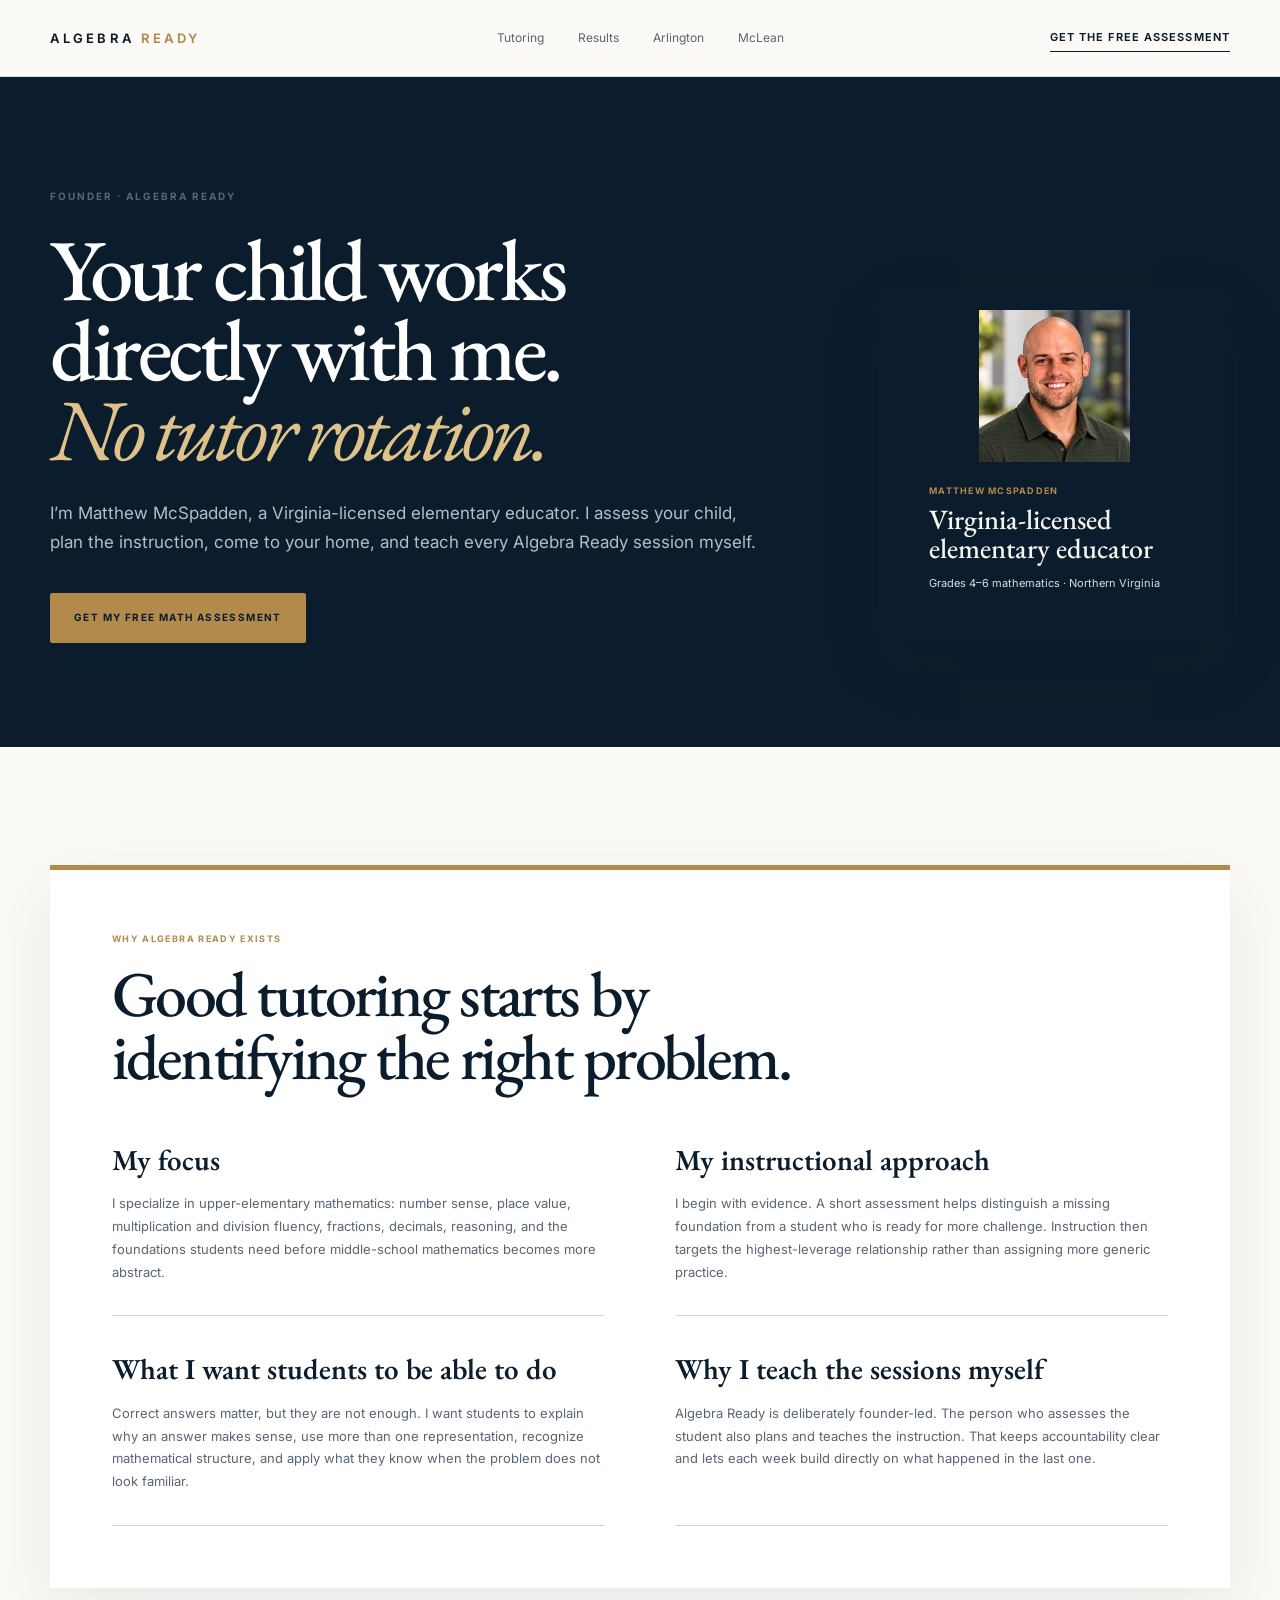
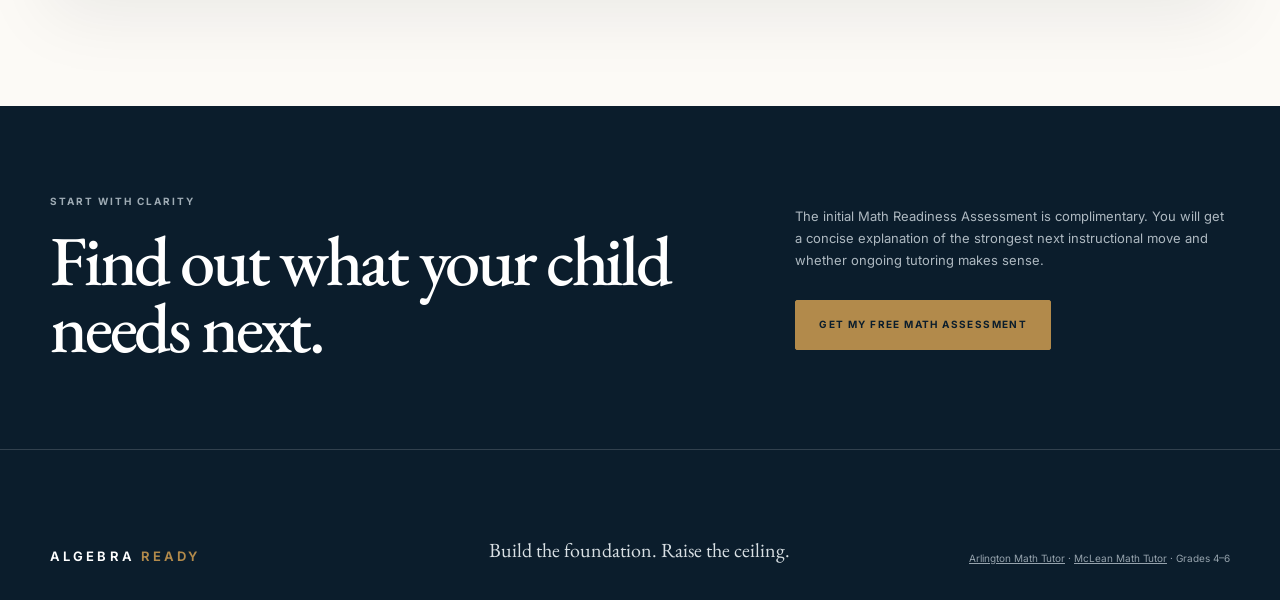
==== about-matthew-mcspadden.html @ 70127d22 "Add Matthew McSpadden author and trust page" ====
<!doctype html>
<html lang="en">
  <head>
    <meta charset="utf-8" />
    <meta name="viewport" content="width=device-width, initial-scale=1" />
    <meta name="description" content="Meet Matthew McSpadden, founder of Algebra Ready and a Virginia-licensed elementary educator providing 1-on-1 in-home math tutoring in Northern Virginia." />
    <meta name="robots" content="index,follow" />
    <meta name="theme-color" content="#0b1d2c" />
    <meta property="og:type" content="profile" />
    <meta property="og:site_name" content="Algebra Ready" />
    <meta property="og:title" content="Matthew McSpadden | Elementary Math Tutor in Northern Virginia" />
    <meta property="og:description" content="Matthew assesses, plans, and teaches every Algebra Ready student himself, with a focus on Grades 4–6 mathematics." />
    <meta name="twitter:card" content="summary" />
    <title>Matthew McSpadden | Elementary Math Tutor in Northern Virginia</title>
    <link rel="canonical" href="https://algebraready.io/about-matthew-mcspadden.html" />
    <link rel="icon" href="favicon.svg" type="image/svg+xml" />
    <link rel="preconnect" href="https://fonts.googleapis.com" />
    <link rel="preconnect" href="https://fonts.gstatic.com" crossorigin />
    <link href="https://fonts.googleapis.com/css2?family=EB+Garamond:wght@400;500;600&amp;family=Inter:wght@400;500;600;700&amp;display=swap" rel="stylesheet" />
    <link rel="stylesheet" href="styles.css" />
    <script type="application/ld+json">
      {
        "@context":"https://schema.org",
        "@type":"Person",
        "@id":"https://algebraready.io/#matthew",
        "name":"Matthew McSpadden",
        "url":"https://algebraready.io/about-matthew-mcspadden.html",
        "image":"https://algebraready.io/assets/matthew-headshot.jpg",
        "jobTitle":"Founder and Elementary Math Tutor",
        "worksFor":{"@type":"Organization","name":"Algebra Ready","url":"https://algebraready.io/"},
        "knowsAbout":["Elementary mathematics","Number sense","Math fact fluency","Fractions","Decimals","Mathematical reasoning","Algebra readiness"]
      }
    </script>
  </head>
  <body class="case-studies-page">
    <a class="skip-link" href="#main">Skip to content</a>
    <header class="site-header">
      <div class="shell header-inner">
        <a class="wordmark" href="index.html#top" aria-label="Algebra Ready home"><span>ALGEBRA</span> <em>READY</em></a>
        <nav class="desktop-nav" aria-label="Primary navigation">
          <a href="index.html#tutoring">Tutoring</a><a href="case-studies.html">Results</a><a href="arlington-math-tutor.html">Arlington</a><a href="mclean-math-tutor.html">McLean</a>
        </nav>
        <a class="header-cta" href="index.html#review">Get the free assessment</a>
      </div>
    </header>
    <main id="main">
      <section class="case-study-hero">
        <div class="shell case-study-hero-layout">
          <div>
            <p class="eyebrow">Founder · Algebra Ready</p>
            <h1>Your child works directly with me.<em>No tutor rotation.</em></h1>
            <p class="case-study-hero-lead">I’m Matthew McSpadden, a Virginia-licensed elementary educator. I assess your child, plan the instruction, come to your home, and teach every Algebra Ready session myself.</p>
            <div class="hero-actions"><a class="button button-gold" href="index.html#review">Get My Free Math Assessment</a></div>
          </div>
          <aside class="readiness-card hero-profile-card" aria-label="Matthew McSpadden">
            <img class="hero-portrait" src="assets/matthew-headshot.jpg" alt="Matthew McSpadden, founder of Algebra Ready" width="240" height="240" loading="eager" decoding="async" />
            <div class="hero-profile-copy"><span>Matthew McSpadden</span><strong>Virginia-licensed elementary educator</strong><p>Grades 4–6 mathematics · Northern Virginia</p></div>
          </aside>
        </div>
      </section>
      <section class="case-study-list section-pad">
        <div class="shell">
          <article class="case-study-detail">
            <header class="case-study-heading"><div><p class="story-label">Why Algebra Ready exists</p><h2>Good tutoring starts by identifying the right problem.</h2></div></header>
            <div class="case-study-copy">
              <section><h3>My focus</h3><p>I specialize in upper-elementary mathematics: number sense, place value, multiplication and division fluency, fractions, decimals, reasoning, and the foundations students need before middle-school mathematics becomes more abstract.</p></section>
              <section><h3>My instructional approach</h3><p>I begin with evidence. A short assessment helps distinguish a missing foundation from a student who is ready for more challenge. Instruction then targets the highest-leverage relationship rather than assigning more generic practice.</p></section>
              <section><h3>What I want students to be able to do</h3><p>Correct answers matter, but they are not enough. I want students to explain why an answer makes sense, use more than one representation, recognize mathematical structure, and apply what they know when the problem does not look familiar.</p></section>
              <section><h3>Why I teach the sessions myself</h3><p>Algebra Ready is deliberately founder-led. The person who assesses the student also plans and teaches the instruction. That keeps accountability clear and lets each week build directly on what happened in the last one.</p></section>
            </div>
          </article>
        </div>
      </section>
      <section class="case-study-cta">
        <div class="shell case-study-cta-layout">
          <div><p class="section-index light">Start with clarity</p><h2>Find out what your child needs next.</h2></div>
          <div><p>The initial Math Readiness Assessment is complimentary. You will get a concise explanation of the strongest next instructional move and whether ongoing tutoring makes sense.</p><a class="button button-gold" href="index.html#review">Get My Free Math Assessment</a></div>
        </div>
      </section>
    </main>
    <footer class="site-footer"><div class="shell footer-inner"><a class="wordmark footer-wordmark" href="index.html#top" aria-label="Algebra Ready home"><span>ALGEBRA</span> <em>READY</em></a><p>Build the foundation. Raise the ceiling.</p><p><a href="arlington-math-tutor.html">Arlington Math Tutor</a> · <a href="mclean-math-tutor.html">McLean Math Tutor</a> · Grades 4–6</p></div></footer>
  </body>
</html>
---- styles.css ----
:root {
  --ink: #0b1d2c;
  --parchment: #f4f0e8;
  --ivory: #fcfaf6;
  --gold: #b28a4b;
  --slate: #586674;
  --line: #d9d4ca;
  --white-line: rgba(255, 255, 255, 0.18);
}

* {
  box-sizing: border-box;
}

html {
  scroll-behavior: smooth;
  scroll-padding-top: 88px;
}

body {
  --serif:
    "EB Garamond", "Iowan Old Style", "Palatino Linotype", Georgia, serif;
  --sans: Inter, Helvetica, Arial, sans-serif;
  margin: 0;
  background: var(--ivory);
  color: var(--ink);
  font-family: var(--sans);
  font-size: 16px;
  line-height: 1.55;
  -webkit-font-smoothing: antialiased;
}

a {
  color: inherit;
}

button,
input,
select,
textarea {
  font: inherit;
}

::selection {
  background: rgba(178, 138, 75, 0.25);
}

:focus-visible {
  outline: 2px solid var(--gold);
  outline-offset: 4px;
}

.skip-link {
  position: fixed;
  z-index: 100;
  top: -80px;
  left: 18px;
  padding: 12px 16px;
  background: var(--ink);
  color: white;
}

.skip-link:focus {
  top: 18px;
}

.shell {
  width: min(1180px, calc(100% - 48px));
  margin-inline: auto;
}

.section-pad {
  padding: 118px 0;
}

.site-header {
  position: sticky;
  z-index: 30;
  top: 0;
  border-bottom: 1px solid rgba(11, 29, 44, 0.13);
  background: rgba(252, 250, 246, 0.92);
  backdrop-filter: blur(18px);
}

.header-inner {
  display: grid;
  grid-template-columns: 1fr auto 1fr;
  align-items: center;
  min-height: 76px;
}

.wordmark {
  justify-self: start;
  text-decoration: none;
  font-size: 13px;
  font-weight: 650;
  letter-spacing: 0.24em;
}

.wordmark em {
  color: var(--gold);
  font-style: normal;
}

.desktop-nav {
  display: flex;
  align-items: center;
  gap: 34px;
}

.desktop-nav a {
  text-decoration: none;
  color: var(--slate);
  font-size: 12px;
  transition: color 160ms ease;
}

.desktop-nav a:hover {
  color: var(--ink);
}

.header-cta {
  justify-self: end;
  border-bottom: 1px solid var(--ink);
  padding: 5px 0;
  text-decoration: none;
  font-size: 11px;
  font-weight: 650;
  letter-spacing: 0.1em;
  text-transform: uppercase;
}

.hero {
  position: relative;
  overflow: hidden;
  padding: 94px 0 0;
  background: var(--parchment);
}

.hero-grid-lines {
  position: absolute;
  inset: 0 0 0 52%;
  opacity: 0.42;
  background-image:
    linear-gradient(rgba(11, 29, 44, 0.07) 1px, transparent 1px),
    linear-gradient(90deg, rgba(11, 29, 44, 0.07) 1px, transparent 1px);
  background-size: 74px 74px;
  mask-image: linear-gradient(to left, #000 34%, transparent 100%);
}

.hero-layout {
  position: relative;
  z-index: 1;
  display: grid;
  grid-template-columns: minmax(0, 1.16fr) minmax(360px, 0.84fr);
  gap: 72px;
  align-items: center;
  min-height: 630px;
  padding-bottom: 88px;
}

.eyebrow,
.section-index,
.fit-label {
  margin: 0;
  font-size: 10px;
  font-weight: 700;
  letter-spacing: 0.2em;
  text-transform: uppercase;
}

.eyebrow,
.section-index {
  color: var(--slate);
}

.hero h1 {
  max-width: 800px;
  margin: 25px 0 28px;
  font-family: var(--serif);
  font-size: clamp(62px, 7vw, 96px);
  font-weight: 500;
  letter-spacing: -0.055em;
  line-height: 0.9;
}

.hero h1 em,
.point-of-view h2 em {
  color: var(--gold);
  font-style: normal;
}

.hero-empathy {
  max-width: 620px;
  margin: 0 0 14px;
  color: var(--ink);
  font-family: var(--serif);
  font-size: 20px;
  font-weight: 600;
  line-height: 1.35;
}

.hero-lead {
  max-width: 620px;
  margin: 0 0 17px;
  color: var(--slate);
  font-size: 19px;
  line-height: 1.6;
}

.hero-outcome {
  max-width: 610px;
  margin: 0 0 34px;
  color: var(--ink);
  font-family: var(--serif);
  font-size: 24px;
  font-weight: 600;
  letter-spacing: -0.01em;
  line-height: 1.2;
}

.hero-actions {
  display: flex;
  flex-wrap: wrap;
  align-items: center;
  gap: 24px;
}

.hero-note {
  max-width: 590px;
  margin: 24px 0 0;
  border-left: 2px solid var(--gold);
  padding-left: 14px;
  color: var(--slate);
  font-size: 11px;
}

.hero-note strong {
  color: var(--ink);
  font-weight: 700;
}

.button {
  display: inline-flex;
  min-height: 50px;
  align-items: center;
  justify-content: center;
  border: 1px solid var(--ink);
  border-radius: 2px;
  padding: 0 23px;
  cursor: pointer;
  text-decoration: none;
  font-size: 10px;
  font-weight: 700;
  letter-spacing: 0.14em;
  text-transform: uppercase;
  transition:
    background 160ms ease,
    color 160ms ease,
    border 160ms ease;
}

.button-primary {
  background: var(--ink);
  color: white;
}

.button-primary:hover {
  background: #16354d;
}

.button-gold {
  border-color: var(--gold);
  background: var(--gold);
  color: var(--ink);
}

.button-gold:hover {
  border-color: #c69d5c;
  background: #c69d5c;
}

.text-link {
  padding: 8px 0;
  text-decoration: none;
  font-size: 12px;
  font-weight: 650;
}

.text-link span {
  padding-left: 8px;
  color: var(--gold);
}

.readiness-card {
  position: relative;
  overflow: hidden;
  min-height: 510px;
  padding: 38px;
  background: var(--ink);
  box-shadow: 0 24px 50px rgba(11, 29, 44, 0.16);
  color: white;
}

.card-orbit {
  position: absolute;
  border: 1px solid rgba(178, 138, 75, 0.48);
  border-radius: 50%;
}

.orbit-one {
  width: 340px;
  height: 340px;
  top: -96px;
  right: -152px;
}

.orbit-two {
  width: 250px;
  height: 250px;
  top: -5px;
  right: -118px;
}

.monogram {
  display: grid;
  width: 68px;
  height: 68px;
  place-items: center;
  border: 1px solid rgba(255, 255, 255, 0.4);
  color: #e4c994;
  font-family: var(--serif);
  font-size: 30px;
  font-weight: 600;
}

.profile-heading {
  position: relative;
  margin: 34px 0 30px;
  border-bottom: 1px solid var(--white-line);
  padding-bottom: 25px;
}

.profile-heading span {
  display: block;
  margin-bottom: 8px;
  color: #aab5bd;
  font-size: 9px;
  letter-spacing: 0.16em;
  text-transform: uppercase;
}

.profile-heading strong {
  display: block;
  max-width: 270px;
  font-family: var(--serif);
  font-size: 35px;
  font-weight: 500;
  line-height: 1;
}

.measure {
  margin-top: 18px;
}

.measure-label {
  display: flex;
  justify-content: space-between;
  gap: 16px;
  margin-bottom: 8px;
  font-size: 11px;
}

.measure-label span {
  color: #d8dee3;
}

.measure-label b {
  color: #dfc18a;
  font-size: 9px;
  font-weight: 650;
  letter-spacing: 0.09em;
  text-transform: uppercase;
}

.measure-track {
  height: 2px;
  background: rgba(255, 255, 255, 0.13);
}

.measure-track span {
  display: block;
  height: 100%;
  background: #dcbf88;
}

.card-note {
  margin: 25px 0 0;
  color: #93a1ab;
  font-size: 9px;
  letter-spacing: 0.12em;
  text-transform: uppercase;
}

.hero-proof-card {
  min-height: 540px;
}

.proof-profile-heading {
  margin-bottom: 24px;
}

.hero-proof-scores {
  position: relative;
  display: grid;
  grid-template-columns: minmax(0, 1fr) auto minmax(0, 1fr);
  gap: 18px;
  align-items: end;
  border-bottom: 1px solid var(--white-line);
  padding-bottom: 24px;
}

.hero-proof-scores > div:last-child {
  text-align: right;
}

.hero-proof-scores span,
.hero-proof-context dt {
  display: block;
  color: #9eabb4;
  font-size: 8px;
  font-weight: 700;
  letter-spacing: 0.14em;
  text-transform: uppercase;
}

.hero-proof-scores strong {
  display: block;
  margin-top: 5px;
  color: #f7f5f0;
  font-family: var(--serif);
  font-size: 46px;
  font-weight: 500;
  letter-spacing: -0.04em;
  line-height: 1;
}

.hero-proof-scores small {
  color: #dfc18a;
  font-size: 20px;
}

.hero-proof-scores i {
  padding-bottom: 9px;
  color: var(--gold);
  font-style: normal;
}

.hero-proof-context {
  margin: 14px 0 0;
}

.hero-proof-context > div {
  display: grid;
  grid-template-columns: 82px 1fr;
  gap: 16px;
  border-bottom: 1px solid var(--white-line);
  padding: 10px 0;
}

.hero-proof-context dt {
  padding-top: 2px;
}

.hero-proof-context dd {
  margin: 0;
  color: #d8dee3;
  font-size: 10px;
  line-height: 1.4;
}

.hero-proof-link {
  display: inline-block;
  margin-top: 20px;
  border-bottom: 1px solid rgba(223, 193, 138, 0.45);
  padding-bottom: 4px;
  color: #dfc18a;
  font-size: 9px;
  font-weight: 700;
  letter-spacing: 0.1em;
  text-decoration: none;
  text-transform: uppercase;
}

.hero-proof-link span {
  margin-left: 6px;
}

.fact-strip {
  position: relative;
  z-index: 1;
  display: grid;
  grid-template-columns: repeat(4, 1fr);
  border-top: 1px solid rgba(11, 29, 44, 0.16);
}

.fact {
  display: flex;
  min-height: 116px;
  flex-direction: column;
  justify-content: center;
  padding: 20px 34px 20px 0;
}

.fact + .fact {
  border-left: 1px solid rgba(11, 29, 44, 0.16);
  padding-left: 34px;
}

.fact strong {
  color: var(--gold);
  font-family: var(--serif);
  font-size: clamp(27px, 2.8vw, 36px);
  line-height: 1;
}

.fact span {
  margin-top: 8px;
  color: var(--slate);
  font-size: 11px;
}

.authority-strip {
  position: relative;
  z-index: 1;
  display: grid;
  grid-template-columns: repeat(4, 1fr);
  border-top: 1px solid rgba(11, 29, 44, 0.16);
  padding: 20px 0 22px;
}

.authority-strip span {
  padding-right: 24px;
  color: var(--slate);
  font-size: 9px;
  font-weight: 700;
  letter-spacing: 0.11em;
  text-transform: uppercase;
}

.authority-strip span + span {
  border-left: 1px solid rgba(11, 29, 44, 0.16);
  padding-left: 24px;
}

.point-of-view {
  background: var(--ivory);
}

.editorial-grid {
  display: grid;
  grid-template-columns: 0.48fr 1.52fr;
  gap: 70px;
}

.point-of-view h2,
.section-heading h2,
.about h2,
.review h2 {
  margin: 0;
  font-family: var(--serif);
  font-size: clamp(50px, 5.8vw, 78px);
  font-weight: 500;
  letter-spacing: -0.045em;
  line-height: 0.98;
}

.point-of-view h2 {
  max-width: 880px;
}

.three-principles {
  display: grid;
  grid-template-columns: repeat(3, 1fr);
  margin-top: 76px;
  border-top: 1px solid var(--line);
}

.three-principles article {
  padding: 28px 30px 0 0;
}

.three-principles article + article {
  border-left: 1px solid var(--line);
  padding-left: 30px;
}

.three-principles span,
.academy-deliverables span,
.method-steps > article > span,
.evidence-cycles > article > span {
  color: var(--gold);
  font-family: var(--serif);
  font-size: 28px;
}

.three-principles h3,
.academy-deliverables h3,
.method-steps h3,
.evidence-cycles h3 {
  margin: 18px 0 10px;
  font-family: var(--serif);
  font-size: 26px;
  font-weight: 600;
  line-height: 1.05;
}

.three-principles p,
.academy-deliverables p,
.method-steps p,
.evidence-cycles p {
  margin: 0;
  color: var(--slate);
  font-size: 13px;
}

.story-transformation {
  display: grid;
  grid-template-columns: minmax(0, 0.86fr) minmax(0, 1.14fr);
  gap: 48px;
  align-items: center;
  margin-top: 72px;
  padding: 42px 44px;
  background: var(--ink);
  color: white;
}

.transformation-label {
  margin: 0;
  color: #dfc18a;
  font-size: 9px;
  font-weight: 700;
  letter-spacing: 0.16em;
  text-transform: uppercase;
}

.transformation-copy h3 {
  margin: 13px 0 15px;
  font-family: var(--serif);
  font-size: 31px;
  font-weight: 500;
  letter-spacing: -0.02em;
  line-height: 1.05;
}

.transformation-copy > p:last-child {
  margin: 0;
  color: #b7c1c9;
  font-size: 13px;
  line-height: 1.65;
}

.transformation-arc {
  display: grid;
  grid-template-columns: minmax(0, 1fr) auto minmax(0, 1fr);
  gap: 22px;
  align-items: center;
}

.transformation-arc > div {
  border-top: 1px solid var(--white-line);
  padding-top: 16px;
}

.transformation-arc span {
  display: block;
  color: #dfc18a;
  font-size: 9px;
  font-weight: 700;
  letter-spacing: 0.16em;
  text-transform: uppercase;
}

.transformation-arc strong {
  display: block;
  margin-top: 10px;
  font-family: var(--serif);
  font-size: 21px;
  font-weight: 500;
  line-height: 1.16;
}

.transformation-arc i {
  color: #dfc18a;
  font-style: normal;
}

.academy {
  background: var(--parchment);
}

.simple-plan {
  display: grid;
  grid-template-columns: repeat(3, minmax(0, 1fr));
  margin: 56px 0 0;
  border-top: 1px solid var(--line);
  border-bottom: 1px solid var(--line);
  padding: 0;
  list-style: none;
}

.simple-plan li {
  display: grid;
  min-width: 0;
  grid-template-columns: auto minmax(0, 1fr);
  gap: 18px;
  padding: 28px 28px 30px 0;
}

.simple-plan li + li {
  border-left: 1px solid var(--line);
  padding-left: 28px;
}

.simple-plan > li > span {
  color: var(--gold);
  font-family: var(--serif);
  font-size: 30px;
  line-height: 1;
}

.simple-plan h3 {
  margin: 0 0 10px;
  font-family: var(--serif);
  font-size: 25px;
  font-weight: 600;
  line-height: 1.05;
}

.simple-plan p {
  margin: 0;
  color: var(--slate);
  font-size: 12px;
  line-height: 1.6;
}

.offer-path {
  display: grid;
  grid-template-columns: minmax(300px, 0.72fr) minmax(0, 1.28fr);
  margin-top: 48px;
  border: 1px solid var(--line);
}

.offer-step {
  display: flex;
  min-width: 0;
  flex-direction: column;
  padding: 46px;
  background: var(--ivory);
}

.offer-step + .offer-step {
  border-left: 1px solid var(--line);
}

.offer-step-label {
  margin: 0;
  color: var(--gold);
  font-size: 9px;
  font-weight: 700;
  letter-spacing: 0.16em;
  text-transform: uppercase;
}

.offer-step h3 {
  max-width: 560px;
  margin: 16px 0 18px;
  font-family: var(--serif);
  font-size: clamp(37px, 4vw, 50px);
  font-weight: 500;
  letter-spacing: -0.035em;
  line-height: 0.98;
}

.offer-step-intro {
  max-width: 600px;
  margin: 0;
  color: var(--slate);
  font-size: 13px;
}

.offer-step ul {
  margin: 36px 0 0;
  padding: 0;
  list-style: none;
}

.offer-step li {
  position: relative;
  border-top: 1px solid var(--line);
  padding: 14px 0 14px 24px;
  color: var(--slate);
  font-size: 12px;
}

.offer-step li::before {
  position: absolute;
  left: 0;
  color: var(--gold);
  content: "✓";
  font-weight: 700;
}

.offer-step-footer {
  margin: auto 0 0;
  border-top: 1px solid var(--line);
  padding-top: 26px;
  color: var(--slate);
  font-size: 12px;
}

.offer-step-footer strong {
  color: var(--ink);
}

.academy-step {
  background: var(--ink);
  color: white;
}

.academy-step .offer-step-intro,
.academy-step li,
.academy-step .offer-step-footer {
  color: #b7c1c9;
}

.academy-step li,
.academy-step .offer-step-footer {
  border-color: var(--white-line);
}

.academy-step .offer-step-footer strong {
  color: white;
}

.academy-inclusions {
  display: grid;
  grid-template-columns: repeat(2, minmax(0, 1fr));
  column-gap: 34px;
}

.split-heading {
  display: grid;
  grid-template-columns: minmax(0, 1.05fr) minmax(300px, 0.55fr);
  gap: 88px;
  align-items: end;
}

.split-heading .section-index {
  margin-bottom: 22px;
}

.split-heading > p {
  margin: 0 0 6px;
  color: var(--slate);
  font-size: 16px;
}

.academy-deliverables {
  display: grid;
  grid-template-columns: repeat(4, 1fr);
  margin-top: 72px;
  border-top: 1px solid var(--line);
  border-bottom: 1px solid var(--line);
}

.academy-deliverables article {
  min-height: 260px;
  padding: 30px 28px 32px 0;
}

.academy-deliverables article + article {
  border-left: 1px solid var(--line);
  padding-left: 28px;
}

.journey {
  display: grid;
  grid-template-columns: 1fr auto 1fr auto 1fr auto 1fr auto 1fr;
  align-items: center;
  gap: 16px;
  margin-top: 72px;
}

.journey > div {
  min-height: 106px;
  border-top: 1px solid var(--ink);
  padding-top: 17px;
}

.journey small {
  display: block;
  margin-bottom: 12px;
  color: var(--gold);
  font-size: 9px;
  font-weight: 700;
  letter-spacing: 0.14em;
  text-transform: uppercase;
}

.journey strong {
  font-family: var(--serif);
  font-size: 18px;
  line-height: 1.1;
}

.journey > span {
  color: var(--gold);
}

.academy-assurance {
  display: grid;
  grid-template-columns: 0.42fr 1fr;
  gap: 42px;
  margin-top: 44px;
  border-left: 2px solid var(--gold);
  padding: 3px 0 3px 24px;
}

.academy-assurance strong {
  font-family: var(--serif);
  font-size: 23px;
  font-weight: 600;
}

.academy-assurance p {
  max-width: 700px;
  margin: 0;
  color: var(--slate);
  font-size: 13px;
}

.offer-enhancement {
  margin-top: 48px;
  border-top: 1px solid var(--line);
  padding-top: 48px;
}

.offer-detail-grid {
  display: grid;
  grid-template-columns: repeat(3, minmax(0, 1fr));
  margin: 0;
  border: 1px solid var(--line);
  padding: 0;
  background: var(--ivory);
  list-style: none;
}

.offer-detail {
  display: grid;
  min-height: 126px;
  grid-template-columns: auto minmax(0, 1fr);
  gap: 18px;
  align-items: start;
  padding: 28px;
}

.offer-detail + .offer-detail {
  border-left: 1px solid var(--line);
}

.offer-detail span {
  color: var(--gold);
  font-family: var(--serif);
  font-size: 25px;
  line-height: 1;
}

.offer-detail p {
  margin: 0;
  color: var(--ink);
  font-family: var(--serif);
  font-size: 20px;
  font-weight: 600;
  line-height: 1.15;
}

.parent-effort-statement {
  max-width: 940px;
  margin: 36px 0;
  border-left: 2px solid var(--gold);
  padding: 3px 0 3px 24px;
  color: var(--ink);
  font-family: var(--serif);
  font-size: clamp(25px, 2.7vw, 35px);
  line-height: 1.16;
}

.progress-extension {
  display: grid;
  grid-template-columns: minmax(190px, 0.32fr) minmax(0, 1fr);
  gap: 44px;
  border-top: 4px solid var(--gold);
  padding: 34px 38px;
  background: var(--ink);
  color: white;
}

.progress-extension p {
  margin: 0;
}

.progress-extension .progress-extension-label {
  color: #dfc18a;
  font-family: var(--serif);
  font-size: 29px;
  font-weight: 600;
  line-height: 1;
}

.progress-extension p:last-child {
  color: #d8dee3;
  font-size: 13px;
  line-height: 1.65;
}

.progress-disclaimer {
  margin: 10px 0 0;
  color: var(--slate);
  font-size: 10px;
}

.offer-conversion {
  display: flex;
  gap: 36px;
  align-items: center;
  justify-content: space-between;
  margin-top: 32px;
  border-top: 1px solid var(--line);
  border-bottom: 1px solid var(--line);
  padding: 28px 0;
}

.offer-conversion p {
  max-width: 690px;
  margin: 0;
  color: var(--slate);
  font-size: 13px;
}

.offer-conversion .button {
  flex: 0 0 auto;
}

.method {
  overflow: hidden;
  background: var(--ink);
  color: white;
}

.section-index.light {
  color: #9eabb4;
}

.method-layout {
  display: grid;
  grid-template-columns: minmax(0, 0.85fr) minmax(0, 1.15fr);
  gap: 110px;
}

.method-intro h2 {
  margin: 22px 0 28px;
  font-family: var(--serif);
  font-size: clamp(52px, 5.7vw, 76px);
  font-weight: 500;
  letter-spacing: -0.045em;
  line-height: 0.96;
}

.method-intro > p:last-child {
  max-width: 420px;
  color: #aeb9c1;
}

.method-steps {
  border-top: 1px solid var(--white-line);
}

.method-steps article {
  display: grid;
  grid-template-columns: 68px 1fr;
  gap: 26px;
  border-bottom: 1px solid var(--white-line);
  padding: 24px 0;
}

.method-steps h3 {
  margin: 0 0 7px;
  color: white;
  font-size: 30px;
  font-weight: 500;
}

.method-steps p {
  max-width: 480px;
  color: #aeb9c1;
}

.proof-prompt {
  display: grid;
  grid-template-columns: minmax(300px, 0.85fr) minmax(0, 1.15fr);
  gap: 90px;
  align-items: center;
  margin-top: 110px;
  border-top: 1px solid var(--white-line);
  padding-top: 82px;
}

.paper-sample {
  min-height: 390px;
  padding: 58px;
  background: var(--parchment);
  box-shadow: 0 28px 60px rgba(0, 0, 0, 0.2);
  color: var(--ink);
  transform: rotate(-1.4deg);
}

.paper-sample p {
  margin: 0 0 20px;
  font-family: var(--serif);
  font-size: 23px;
}

.paper-sample strong {
  display: block;
  margin: 28px 0;
  font-family: var(--serif);
  font-size: 60px;
  font-weight: 500;
  letter-spacing: -0.04em;
}

.paper-sample strong em {
  margin: 0 10px;
  color: var(--gold);
  font-size: 28px;
  font-weight: 400;
}

.paper-rule {
  height: 1px;
  margin-top: 46px;
  background: #c9c2b5;
}

.paper-rule.short {
  width: 70%;
  margin-top: 34px;
}

.prompt-copy h3 {
  max-width: 650px;
  margin: 22px 0 24px;
  font-family: var(--serif);
  font-size: clamp(48px, 5vw, 68px);
  font-weight: 500;
  letter-spacing: -0.04em;
  line-height: 0.98;
}

.prompt-copy > p:last-child {
  max-width: 550px;
  color: #aeb9c1;
}

.outcomes {
  background: var(--ivory);
}

.evidence-cycles {
  display: grid;
  grid-template-columns: repeat(5, 1fr);
  margin-top: 72px;
  border-top: 1px solid var(--line);
  border-bottom: 1px solid var(--line);
}

.evidence-cycles article {
  min-height: 286px;
  padding: 28px 22px 30px 0;
}

.evidence-cycles article + article {
  border-left: 1px solid var(--line);
  padding-left: 22px;
}

.evidence-cycles small {
  display: block;
  min-height: 42px;
  color: var(--slate);
  font-size: 9px;
  font-weight: 700;
  letter-spacing: 0.15em;
  text-transform: uppercase;
}

.evidence-note {
  display: grid;
  grid-template-columns: 0.35fr 1fr;
  gap: 44px;
  margin-top: 42px;
  border-left: 2px solid var(--gold);
  padding: 2px 0 2px 24px;
}

.evidence-note strong {
  font-family: var(--serif);
  font-size: 23px;
}

.evidence-note p {
  max-width: 700px;
  margin: 0;
  color: var(--slate);
  font-size: 13px;
}

.parent-stories {
  background: var(--ink);
  color: white;
}

.stories-heading {
  display: grid;
  grid-template-columns: minmax(0, 1fr) minmax(300px, 0.52fr);
  gap: 86px;
  align-items: end;
}

.stories-heading h2,
.questions h2 {
  margin: 22px 0 0;
  font-family: var(--serif);
  font-size: clamp(50px, 5.8vw, 78px);
  font-weight: 500;
  letter-spacing: -0.045em;
  line-height: 0.98;
}

.stories-heading > p {
  margin: 0 0 5px;
  color: #aeb9c1;
  font-size: 14px;
}

.evidence-case-grid {
  display: grid;
  grid-template-columns: 1fr;
  gap: 18px;
  margin-top: 68px;
}

.primary-evidence-card {
  min-height: 360px;
  grid-column: auto;
}

.primary-evidence-card h3 {
  max-width: 880px;
  min-height: 0;
}

.primary-evidence-card > p:not(.story-label, .evidence-result) {
  max-width: 820px;
}

.evidence-case-card {
  display: flex;
  min-height: 450px;
  flex-direction: column;
  border: 1px solid var(--white-line);
  border-top: 3px solid var(--gold);
  padding: 38px;
  background: #12283a;
}

.evidence-case-card h3 {
  min-height: 102px;
  margin: 16px 0 24px;
  font-family: var(--serif);
  font-size: 34px;
  font-weight: 500;
  letter-spacing: -0.02em;
  line-height: 1;
}

.evidence-case-card > p:not(.story-label, .evidence-result) {
  margin: 0;
  color: #b5c0c7;
  font-size: 13px;
}

.evidence-result {
  display: flex;
  gap: 12px;
  align-items: baseline;
  margin: 0 0 24px;
  color: white;
  font-family: var(--serif);
}

.evidence-result strong {
  font-size: clamp(36px, 3.4vw, 46px);
  font-weight: 500;
  letter-spacing: -0.035em;
  line-height: 1;
}

.evidence-result span {
  color: var(--gold);
  font-family: var(--sans);
  font-size: 9px;
  font-weight: 700;
  letter-spacing: 0.12em;
  text-transform: uppercase;
}

.evidence-case-link {
  width: fit-content;
  margin-top: auto;
  border-bottom: 1px solid rgba(201, 161, 88, 0.5);
  padding-top: 34px;
  padding-bottom: 5px;
  color: #dfc18a;
  font-size: 10px;
  font-weight: 700;
  letter-spacing: 0.09em;
  text-transform: uppercase;
}

.evidence-case-link span {
  margin-left: 7px;
}

.case-studies-disclosure {
  max-width: 900px;
  margin: 24px auto 0;
  color: #8f9ca5;
  font-size: 10px;
  line-height: 1.65;
  text-align: center;
}

.all-case-studies-link {
  margin: 18px 0 0;
  text-align: center;
}

.all-case-studies-link a {
  border-bottom: 1px solid rgba(223, 193, 138, 0.45);
  padding-bottom: 5px;
  color: #dfc18a;
  font-size: 9px;
  font-weight: 700;
  letter-spacing: 0.12em;
  text-transform: uppercase;
}

.all-case-studies-link span {
  margin-left: 7px;
}

.parent-observations-title {
  margin: 72px 0 0;
  border-top: 1px solid var(--white-line);
  padding-top: 38px;
  color: #c8d0d5;
  font-size: 10px;
  font-weight: 700;
  letter-spacing: 0.14em;
  text-transform: uppercase;
}

.featured-story {
  display: grid;
  grid-template-columns: minmax(0, 1.18fr) minmax(330px, 0.82fr);
  margin-top: 68px;
  border-top: 4px solid var(--gold);
  background: var(--ivory);
  color: var(--ink);
}

.featured-story-copy {
  padding: 50px;
}

.story-label {
  margin: 0;
  color: var(--gold);
  font-size: 9px;
  font-weight: 700;
  letter-spacing: 0.15em;
  text-transform: uppercase;
}

.featured-story h3 {
  max-width: 620px;
  margin: 15px 0 20px;
  font-family: var(--serif);
  font-size: clamp(42px, 4.3vw, 58px);
  font-weight: 500;
  letter-spacing: -0.035em;
  line-height: 0.96;
}

.featured-story-copy > p:not(.story-label) {
  max-width: 670px;
  margin: 0;
  color: var(--slate);
  font-size: 14px;
}

.story-arc {
  margin-top: 34px;
  border-top: 1px solid var(--line);
}

.story-arc > div {
  display: grid;
  grid-template-columns: 120px 1fr;
  gap: 24px;
  border-bottom: 1px solid var(--line);
  padding: 17px 0;
}

.story-arc span {
  color: var(--gold);
  font-size: 9px;
  font-weight: 700;
  letter-spacing: 0.12em;
  text-transform: uppercase;
}

.story-arc strong {
  font-size: 12px;
  font-weight: 600;
}

.featured-story > blockquote {
  display: flex;
  min-height: 100%;
  flex-direction: column;
  justify-content: space-between;
  margin: 0;
  padding: 50px;
  background: var(--parchment);
  font-family: var(--serif);
  font-size: clamp(30px, 3vw, 39px);
  line-height: 1.08;
}

.featured-story cite,
.story-card cite {
  display: block;
  margin-top: 28px;
  color: var(--slate);
  font-family: var(--sans);
  font-size: 9px;
  font-style: normal;
  font-weight: 700;
  letter-spacing: 0.12em;
  line-height: 1.5;
  text-transform: uppercase;
}

.story-grid {
  display: grid;
  grid-template-columns: repeat(3, 1fr);
  gap: 18px;
  margin-top: 18px;
}

.story-card {
  display: flex;
  min-height: 470px;
  flex-direction: column;
  border: 1px solid var(--white-line);
  padding: 38px;
  background: #12283a;
}

.story-card h3 {
  margin: 16px 0 18px;
  font-family: var(--serif);
  font-size: 34px;
  font-weight: 500;
  letter-spacing: -0.02em;
  line-height: 1;
}

.story-card > p:not(.story-label) {
  margin: 0;
  color: #b5c0c7;
  font-size: 13px;
}

.story-card blockquote {
  margin: auto 0 0;
  border-top: 1px solid var(--white-line);
  padding-top: 26px;
  color: #f0eee9;
  font-family: var(--serif);
  font-size: 21px;
  line-height: 1.2;
}

.story-card cite {
  color: #9eabb4;
}

.stories-note {
  max-width: 880px;
  margin: 28px auto 0;
  color: #8f9ca5;
  font-size: 10px;
  text-align: center;
}

.parent-relief {
  display: grid;
  grid-template-columns: minmax(0, 0.95fr) minmax(280px, 0.8fr) auto;
  gap: 52px;
  align-items: center;
  margin-top: 72px;
  border-top: 1px solid var(--white-line);
  border-bottom: 1px solid var(--white-line);
  padding: 42px 0;
}

.parent-relief h3 {
  max-width: 520px;
  margin: 14px 0 0;
  font-family: var(--serif);
  font-size: 40px;
  font-weight: 500;
  letter-spacing: -0.025em;
  line-height: 1;
}

.parent-relief > p {
  margin: 0;
  color: #aeb9c1;
  font-size: 13px;
}

.case-studies-page {
  background: var(--ivory);
}

.case-study-hero {
  overflow: hidden;
  padding: 112px 0 104px;
  background: var(--ink);
  color: white;
}

.case-study-hero-layout {
  display: grid;
  grid-template-columns: minmax(0, 1.35fr) minmax(310px, 0.65fr);
  gap: 100px;
  align-items: end;
}

.case-study-hero h1 {
  max-width: 850px;
  margin: 24px 0 30px;
  font-family: var(--serif);
  font-size: clamp(58px, 6.8vw, 92px);
  font-weight: 500;
  letter-spacing: -0.05em;
  line-height: 0.92;
}

.case-study-hero h1 em {
  display: block;
  color: #dfc18a;
  font-weight: 400;
}

.case-study-hero-lead {
  max-width: 720px;
  margin: 0 0 36px;
  color: #b4bec5;
  font-size: 17px;
  line-height: 1.7;
}

.light-link {
  color: #e6ebee;
}

.case-proof-note {
  border-top: 4px solid var(--gold);
  padding: 36px;
  background: #12283a;
}

.case-proof-note strong {
  display: block;
  margin: 16px 0 18px;
  font-family: var(--serif);
  font-size: 31px;
  font-weight: 500;
  line-height: 1.02;
}

.case-proof-note > p:last-child {
  margin: 0;
  color: #adb9c1;
  font-size: 12px;
  line-height: 1.7;
}

.case-study-jump {
  border-bottom: 1px solid var(--line);
  background: var(--parchment);
}

.case-study-jump .shell {
  display: flex;
  min-height: 72px;
  flex-wrap: wrap;
  gap: 28px;
  align-items: center;
}

.case-study-jump span {
  margin-right: auto;
  color: var(--slate);
  font-size: 9px;
  font-weight: 700;
  letter-spacing: 0.14em;
  text-transform: uppercase;
}

.case-study-jump a {
  border-bottom: 1px solid transparent;
  color: var(--ink);
  font-size: 11px;
  font-weight: 600;
}

.case-study-jump a:hover {
  border-color: var(--gold);
}

.case-study-list {
  background: var(--ivory);
}

.case-study-detail {
  scroll-margin-top: 110px;
  border-top: 5px solid var(--gold);
  padding: 62px;
  background: white;
  box-shadow: 0 24px 70px rgba(11, 29, 44, 0.08);
}

.case-study-detail + .case-study-detail {
  margin-top: 44px;
}

.case-study-heading {
  display: grid;
  grid-template-columns: minmax(0, 1fr) minmax(235px, 0.32fr);
  gap: 70px;
  align-items: end;
}

.case-study-heading h2 {
  max-width: 780px;
  margin: 18px 0 0;
  font-family: var(--serif);
  font-size: clamp(44px, 5vw, 66px);
  font-weight: 500;
  letter-spacing: -0.04em;
  line-height: 0.98;
}

.case-study-score {
  border-left: 2px solid var(--gold);
  padding-left: 25px;
}

.case-study-score span,
.case-study-score small {
  display: block;
  color: var(--slate);
  font-size: 9px;
  font-weight: 700;
  letter-spacing: 0.12em;
  line-height: 1.5;
  text-transform: uppercase;
}

.case-study-score strong {
  display: block;
  margin: 9px 0;
  color: var(--ink);
  font-family: var(--serif);
  font-size: 42px;
  font-weight: 500;
  letter-spacing: -0.035em;
  line-height: 1;
}

.case-study-facts {
  display: grid;
  grid-template-columns: repeat(3, minmax(0, 1fr));
  margin: 48px 0 0;
  border-top: 1px solid var(--line);
  border-bottom: 1px solid var(--line);
}

.case-study-facts > div {
  min-height: 130px;
  padding: 25px 28px 25px 0;
}

.case-study-facts > div + div {
  border-left: 1px solid var(--line);
  padding-left: 28px;
}

.case-study-facts dt {
  margin-bottom: 12px;
  color: var(--gold);
  font-size: 9px;
  font-weight: 700;
  letter-spacing: 0.13em;
  text-transform: uppercase;
}

.case-study-facts dd {
  margin: 0;
  color: var(--ink);
  font-family: var(--serif);
  font-size: 21px;
  font-weight: 600;
  line-height: 1.15;
}

.case-study-copy {
  display: grid;
  grid-template-columns: repeat(2, minmax(0, 1fr));
  gap: 0 70px;
  margin-top: 18px;
}

.case-study-copy section {
  border-bottom: 1px solid var(--line);
  padding: 38px 0 32px;
}

.case-study-copy h3 {
  margin: 0 0 17px;
  color: var(--ink);
  font-family: var(--serif);
  font-size: 29px;
  font-weight: 600;
  line-height: 1.05;
}

.case-study-copy p {
  margin: 0;
  color: var(--slate);
  font-size: 13px;
  line-height: 1.75;
}

.case-study-copy p + p {
  margin-top: 14px;
}

.case-study-cta {
  padding: 88px 0;
  background: var(--ink);
  color: white;
}

.case-study-cta-layout {
  display: grid;
  grid-template-columns: minmax(0, 0.95fr) minmax(330px, 0.65fr);
  gap: 110px;
  align-items: center;
}

.case-study-cta h2 {
  max-width: 650px;
  margin: 18px 0 0;
  font-family: var(--serif);
  font-size: clamp(48px, 5.5vw, 72px);
  font-weight: 500;
  letter-spacing: -0.045em;
  line-height: 0.95;
}

.case-study-cta-layout > div:last-child > p {
  margin: 0 0 28px;
  color: #aeb9c1;
  font-size: 13px;
  line-height: 1.7;
}

.fit {
  background: var(--parchment);
}

.fit-heading {
  display: grid;
  grid-template-columns: 0.35fr 1fr 0.65fr;
  gap: 50px;
  align-items: end;
}

.fit-heading p:last-child {
  margin: 0 0 5px;
  color: var(--slate);
}

.fit-grid {
  display: grid;
  grid-template-columns: 1fr 1fr;
  margin-top: 66px;
  border: 1px solid var(--line);
}

.fit-grid article {
  padding: 50px;
  background: var(--ivory);
}

.fit-grid article.not-fit {
  background: var(--ink);
  color: white;
}

.fit-label {
  color: var(--gold);
}

.fit-grid h3 {
  max-width: 480px;
  margin: 17px 0 34px;
  font-family: var(--serif);
  font-size: 38px;
  font-weight: 500;
  line-height: 1;
}

.fit-grid ul {
  margin: 0;
  padding: 0;
  list-style: none;
}

.fit-grid li {
  position: relative;
  border-top: 1px solid var(--line);
  padding: 15px 0 15px 24px;
  color: var(--slate);
  font-size: 13px;
}

.fit-grid li::before {
  position: absolute;
  left: 0;
  color: var(--gold);
  content: "—";
}

.fit-grid .not-fit li {
  border-color: var(--white-line);
  color: #b7c1c9;
}

.about {
  background: var(--ivory);
}

.about-grid {
  display: grid;
  grid-template-columns: minmax(0, 0.9fr) minmax(0, 1.1fr);
  gap: 110px;
}

.about-portrait {
  display: block;
  width: 180px;
  height: 180px;
  margin-bottom: 34px;
  border-radius: 50%;
  object-fit: cover;
  object-position: center;
  box-shadow: 0 18px 42px rgba(11, 29, 44, 0.12);
}

.about h2 {
  margin: 22px 0 28px;
}

.about-lead {
  max-width: 530px;
  color: var(--slate);
  font-size: 17px;
}

.signature {
  margin-top: 42px;
  font-family: var(--serif);
  font-size: 27px;
}

.signature span {
  display: block;
  margin-top: 4px;
  color: var(--gold);
  font-family: var(--sans);
  font-size: 9px;
  font-weight: 700;
  letter-spacing: 0.15em;
  text-transform: uppercase;
}

.credentials {
  border-top: 1px solid var(--line);
}

.credentials > div {
  display: grid;
  grid-template-columns: 0.48fr 1fr;
  gap: 30px;
  border-bottom: 1px solid var(--line);
  padding: 23px 0;
}

.credentials span {
  color: var(--slate);
  font-size: 9px;
  font-weight: 700;
  letter-spacing: 0.14em;
  text-transform: uppercase;
}

.credentials strong {
  font-size: 14px;
  font-weight: 600;
}

.questions {
  background: var(--parchment);
}

.questions-grid {
  display: grid;
  grid-template-columns: minmax(0, 0.78fr) minmax(0, 1.22fr);
  gap: 110px;
}

.question-list {
  border-top: 1px solid var(--line);
}

.question-list details {
  border-bottom: 1px solid var(--line);
  padding: 24px 0;
}

.question-list summary {
  position: relative;
  padding-right: 44px;
  cursor: pointer;
  list-style: none;
  font-family: var(--serif);
  font-size: 25px;
  font-weight: 600;
  line-height: 1.15;
}

.question-list summary::-webkit-details-marker {
  display: none;
}

.question-list summary::after {
  position: absolute;
  top: 0;
  right: 0;
  color: var(--gold);
  content: "+";
  font-family: var(--sans);
  font-size: 24px;
  font-weight: 400;
}

.question-list details[open] summary::after {
  content: "−";
}

.question-list p {
  max-width: 690px;
  margin: 16px 0 2px;
  color: var(--slate);
  font-size: 14px;
}

.review {
  background: var(--ink);
  color: white;
}

.review-grid {
  display: grid;
  grid-template-columns: minmax(0, 0.86fr) minmax(420px, 1.14fr);
  gap: 100px;
  align-items: start;
}

.review h2 {
  margin: 22px 0 28px;
}

.review-copy > p:not(.section-index) {
  max-width: 520px;
  color: #aeb9c1;
}

.review-sequence {
  display: flex;
  flex-wrap: wrap;
  gap: 12px;
  align-items: center;
  margin-top: 38px;
  color: #dce2e6;
  font-size: 10px;
  font-weight: 700;
  letter-spacing: 0.1em;
  text-transform: uppercase;
}

.review-sequence i {
  color: var(--gold);
  font-style: normal;
}

.review-form {
  border: 1px solid rgba(255, 255, 255, 0.24);
  padding: 42px;
}

.field-row {
  display: grid;
  grid-template-columns: 1fr 1fr;
  gap: 22px;
}

.review-form label {
  display: block;
  margin-bottom: 22px;
}

.review-form label > span {
  display: block;
  margin-bottom: 8px;
  color: #bdc6cc;
  font-size: 9px;
  font-weight: 700;
  letter-spacing: 0.12em;
  text-transform: uppercase;
}

.review-form input,
.review-form select,
.review-form textarea {
  width: 100%;
  border: 1px solid rgba(255, 255, 255, 0.26);
  border-radius: 2px;
  background: transparent;
  padding: 13px 14px;
  color: white;
  outline: none;
}

.review-form select {
  color-scheme: dark;
}

.review-form input:focus,
.review-form select:focus,
.review-form textarea:focus {
  border-color: var(--gold);
}

.review-form .button {
  width: 100%;
}

.form-note {
  margin: 14px 0 0;
  color: #8f9ca5;
  font-size: 10px;
  text-align: center;
}

.site-footer {
  border-top: 1px solid rgba(255, 255, 255, 0.16);
  background: var(--ink);
  color: white;
}

.footer-inner {
  display: grid;
  grid-template-columns: 1fr 1fr 1fr;
  align-items: end;
  min-height: 150px;
  padding: 34px 0;
}

.footer-wordmark {
  color: white;
}

.footer-inner p {
  margin: 0;
  color: #96a3ad;
  font-size: 10px;
}

.footer-inner p:nth-child(2) {
  color: #d9e0e4;
  font-family: var(--serif);
  font-size: 20px;
  text-align: center;
}

.footer-inner p:last-child {
  text-align: right;
}

@media (max-width: 980px) {
  .section-pad {
    padding: 92px 0;
  }

  .desktop-nav {
    display: none;
  }

  .header-inner {
    grid-template-columns: 1fr auto;
  }

  .hero-layout,
  .method-layout,
  .proof-prompt,
  .about-grid,
  .review-grid,
  .featured-story,
  .questions-grid {
    grid-template-columns: 1fr;
    gap: 64px;
  }

  .offer-path {
    grid-template-columns: 1fr;
  }

  .offer-step + .offer-step {
    border-top: 1px solid var(--line);
    border-left: 0;
  }

  .authority-strip {
    grid-template-columns: repeat(2, 1fr);
  }

  .authority-strip span:nth-child(3) {
    border-left: 0;
  }

  .authority-strip span:nth-child(n + 3) {
    border-top: 1px solid rgba(11, 29, 44, 0.16);
    padding-top: 18px;
  }

  .hero-grid-lines {
    inset: 45% 0 0 0;
  }

  .readiness-card {
    width: min(520px, 100%);
    justify-self: end;
  }

  .editorial-grid {
    grid-template-columns: 0.28fr 1fr;
    gap: 40px;
  }

  .story-transformation {
    grid-template-columns: 1fr;
  }

  .academy-deliverables,
  .evidence-cycles {
    grid-template-columns: repeat(2, 1fr);
  }

  .academy-deliverables article:nth-child(3),
  .evidence-cycles article:nth-child(3),
  .evidence-cycles article:nth-child(5) {
    border-left: 0;
  }

  .academy-deliverables article:nth-child(n + 3),
  .evidence-cycles article:nth-child(n + 3) {
    border-top: 1px solid var(--line);
  }

  .journey {
    grid-template-columns: 1fr 1fr;
  }

  .journey > span {
    display: none;
  }

  .fit-heading {
    grid-template-columns: 0.4fr 1fr;
  }

  .fit-heading p:last-child {
    grid-column: 2;
  }

  .review-form {
    max-width: 720px;
  }

  .stories-heading,
  .parent-relief {
    grid-template-columns: 1fr;
    gap: 32px;
  }

  .story-grid {
    grid-template-columns: repeat(2, 1fr);
  }

  .story-card:last-child {
    grid-column: 1 / -1;
    min-height: 390px;
  }

  .case-study-hero-layout,
  .case-study-heading,
  .case-study-cta-layout {
    grid-template-columns: 1fr;
    gap: 52px;
  }

  .case-proof-note {
    max-width: 650px;
  }

  .case-study-copy {
    grid-template-columns: 1fr;
  }
}

@media (max-width: 680px) {
  .shell {
    width: min(100% - 34px, 1180px);
  }

  .section-pad {
    padding: 76px 0;
  }

  .site-header {
    position: relative;
  }

  .header-inner {
    min-height: 70px;
  }

  .header-cta {
    font-size: 9px;
  }

  .wordmark {
    font-size: 11px;
  }

  .hero {
    padding-top: 66px;
  }

  .hero-layout {
    min-height: auto;
    gap: 52px;
    padding-bottom: 62px;
  }

  .hero h1 {
    margin-top: 20px;
    font-size: clamp(55px, 16vw, 76px);
  }

  .hero-lead {
    font-size: 16px;
  }

  .hero-empathy {
    font-size: 18px;
  }

  .hero-outcome {
    font-size: 21px;
  }

  .hero-note {
    margin-top: 20px;
  }

  .hero-actions {
    align-items: flex-start;
    flex-direction: column;
    gap: 10px;
  }

  .readiness-card {
    min-height: 520px;
    padding: 30px;
  }

  .hero-proof-scores strong {
    font-size: 42px;
  }

  .fact-strip {
    grid-template-columns: 1fr 1fr;
  }

  .fact {
    min-height: 98px;
    padding: 18px 15px 18px 0;
  }

  .fact + .fact {
    padding-left: 18px;
  }

  .fact:nth-child(3) {
    border-left: 0;
  }

  .fact:nth-child(n + 3) {
    border-top: 1px solid rgba(11, 29, 44, 0.16);
  }

  .authority-strip {
    grid-template-columns: 1fr;
    padding: 0;
  }

  .authority-strip span,
  .authority-strip span + span,
  .authority-strip span:nth-child(n + 3) {
    border-top: 1px solid rgba(11, 29, 44, 0.16);
    border-left: 0;
    padding: 14px 0;
  }

  .editorial-grid,
  .split-heading,
  .fit-heading,
  .fit-grid,
  .evidence-note,
  .academy-assurance,
  .stories-heading,
  .featured-story,
  .story-grid,
  .parent-relief,
  .questions-grid,
  .footer-inner {
    grid-template-columns: 1fr;
  }

  .point-of-view h2,
  .section-heading h2,
  .about h2,
  .review h2,
  .method-intro h2,
  .prompt-copy h3,
  .stories-heading h2,
  .questions h2 {
    font-size: clamp(45px, 13vw, 60px);
  }

  .three-principles,
  .simple-plan,
  .academy-deliverables,
  .evidence-cycles {
    grid-template-columns: 1fr;
  }

  .simple-plan {
    margin-top: 44px;
    border-top: 0;
  }

  .simple-plan li,
  .simple-plan li + li {
    border-top: 1px solid var(--line);
    border-left: 0;
    padding: 24px 0;
  }

  .story-transformation {
    gap: 34px;
    margin-top: 54px;
    padding: 32px 26px;
  }

  .transformation-arc {
    grid-template-columns: 1fr;
  }

  .transformation-arc i {
    display: none;
  }

  .offer-step {
    padding: 36px 28px;
  }

  .academy-inclusions {
    grid-template-columns: 1fr;
  }

  .offer-detail-grid,
  .progress-extension {
    grid-template-columns: 1fr;
  }

  .offer-detail {
    min-height: 0;
    padding: 24px;
  }

  .offer-detail + .offer-detail {
    border-top: 1px solid var(--line);
    border-left: 0;
  }

  .parent-effort-statement {
    font-size: 26px;
  }

  .progress-extension {
    gap: 20px;
    padding: 30px 26px;
  }

  .offer-conversion {
    align-items: flex-start;
    flex-direction: column;
    gap: 22px;
  }

  .three-principles article,
  .three-principles article + article,
  .academy-deliverables article,
  .academy-deliverables article + article,
  .evidence-cycles article,
  .evidence-cycles article + article {
    min-height: 0;
    border-top: 1px solid var(--line);
    border-left: 0;
    padding: 28px 0;
  }

  .three-principles {
    border-top: 0;
    margin-top: 54px;
  }

  .academy-deliverables,
  .evidence-cycles {
    border-top: 0;
  }

  .journey {
    grid-template-columns: 1fr;
    gap: 18px;
  }

  .journey > div {
    min-height: 78px;
  }

  .proof-prompt {
    margin-top: 80px;
    padding-top: 64px;
  }

  .paper-sample {
    min-height: 330px;
    padding: 42px 32px;
  }

  .paper-sample strong {
    font-size: 50px;
  }

  .fit-heading p:last-child {
    grid-column: auto;
  }

  .fit-grid article {
    padding: 36px 28px;
  }

  .featured-story {
    gap: 0;
  }

  .featured-story-copy,
  .featured-story > blockquote {
    padding: 34px 28px;
  }

  .story-arc > div {
    grid-template-columns: 1fr;
    gap: 7px;
  }

  .story-card,
  .story-card:last-child {
    min-height: 0;
    padding: 34px 28px;
  }

  .evidence-case-grid {
    grid-template-columns: 1fr;
  }

  .evidence-case-card,
  .evidence-case-card:last-child {
    min-height: 0;
    grid-column: auto;
    padding: 34px 28px;
  }

  .evidence-case-card h3 {
    min-height: 0;
  }

  .evidence-case-link {
    margin-top: 42px;
  }

  .case-study-hero {
    padding: 76px 0;
  }

  .case-study-hero h1 {
    font-size: clamp(52px, 15vw, 72px);
  }

  .case-proof-note {
    padding: 30px 26px;
  }

  .case-study-jump .shell {
    display: grid;
    gap: 0;
    padding: 18px 0;
  }

  .case-study-jump span,
  .case-study-jump a {
    margin: 0;
    border-bottom: 1px solid var(--line);
    padding: 12px 0;
  }

  .case-study-detail {
    scroll-margin-top: 20px;
    padding: 38px 26px;
  }

  .case-study-heading {
    gap: 34px;
  }

  .case-study-heading h2 {
    font-size: clamp(40px, 12vw, 54px);
  }

  .case-study-score {
    border-top: 1px solid var(--line);
    border-left: 0;
    padding-top: 24px;
    padding-left: 0;
  }

  .case-study-facts {
    grid-template-columns: 1fr;
  }

  .case-study-facts > div,
  .case-study-facts > div + div {
    min-height: 0;
    border-top: 1px solid var(--line);
    border-left: 0;
    padding: 22px 0;
  }

  .case-study-facts > div:first-child {
    border-top: 0;
  }

  .case-study-copy {
    gap: 0;
  }

  .case-study-cta-layout {
    gap: 38px;
  }

  .story-card blockquote {
    margin-top: 52px;
  }

  .parent-relief {
    margin-top: 58px;
  }

  .about-grid,
  .review-grid {
    gap: 54px;
  }

  .credentials > div {
    grid-template-columns: 1fr;
    gap: 8px;
  }

  .review-grid {
    grid-template-columns: 1fr;
  }

  .review-form {
    padding: 28px 22px;
  }

  .field-row {
    grid-template-columns: 1fr;
    gap: 0;
  }

  .footer-inner {
    gap: 22px;
    align-items: start;
    padding: 42px 0;
  }

  .footer-inner p:nth-child(2),
  .footer-inner p:last-child {
    text-align: left;
  }
}

@media (prefers-reduced-motion: reduce) {
  html {
    scroll-behavior: auto;
  }

  *,
  *::before,
  *::after {
    transition-duration: 0.01ms !important;
  }
}


/* Hero founder profile + school proof */
.hero-profile-card {
  min-height: 0;
  padding: 24px;
  overflow: hidden;
}

.hero-portrait {
  display: block;
  width: 50%;
  height: auto;
  max-width: none;
  margin: 0 auto;
  border-radius: 0;
  object-fit: contain;
  object-position: center;
}

.hero-profile-copy {
  padding: 22px 26px 26px;
}

.hero-profile-copy span,
.school-proof-label {
  display: block;
  color: var(--gold);
  font-size: 9px;
  font-weight: 700;
  letter-spacing: 0.14em;
  text-transform: uppercase;
}

.hero-profile-copy strong {
  display: block;
  margin-top: 7px;
  color: #f7f5f0;
  font-family: var(--serif);
  font-size: 28px;
  font-weight: 500;
  line-height: 1.05;
}

.hero-profile-copy p {
  margin: 12px 0 0;
  color: #d8dee3;
  font-size: 11px;
  line-height: 1.55;
}

.school-proof {
  position: relative;
  z-index: 2;
  border-top: 1px solid rgba(11, 29, 44, 0.16);
  border-bottom: 1px solid rgba(11, 29, 44, 0.16);
  padding: 18px 0 16px;
}

.school-proof-names {
  display: flex;
  flex-wrap: wrap;
  gap: 7px 10px;
  margin: 8px 0 0;
  color: var(--navy);
  font-size: clamp(14px, 1.6vw, 18px);
  line-height: 1.35;
}

.school-proof-names span {
  color: var(--gold);
  font-weight: 400;
}

.school-service-line {
  margin: 7px 0 0;
  color: var(--slate);
  font-size: 10px;
  line-height: 1.45;
}

@media (max-width: 820px) {
  .hero-profile-card {
    min-height: 0;
  }

  .hero-portrait {
    width: 50%;
    height: auto;
  }

  .school-proof {
    padding-left: 20px;
    padding-right: 20px;
  }
}
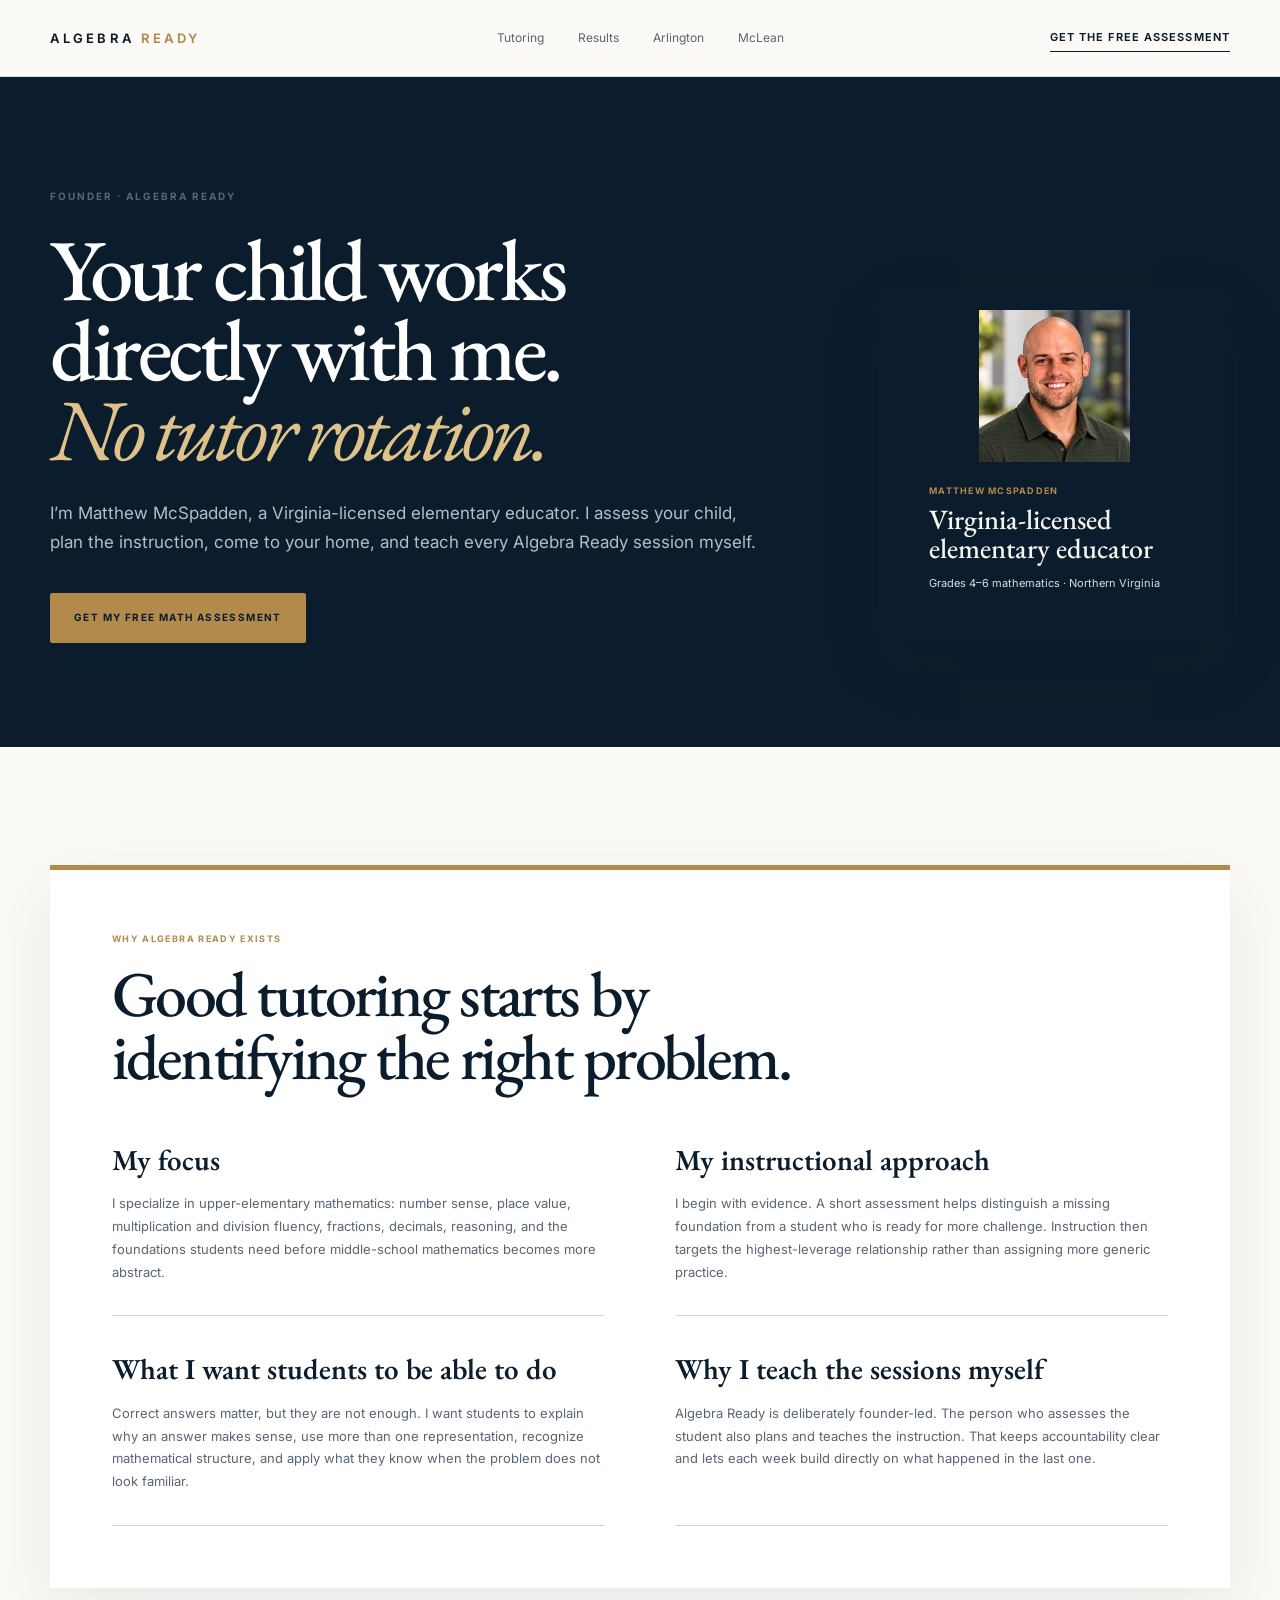
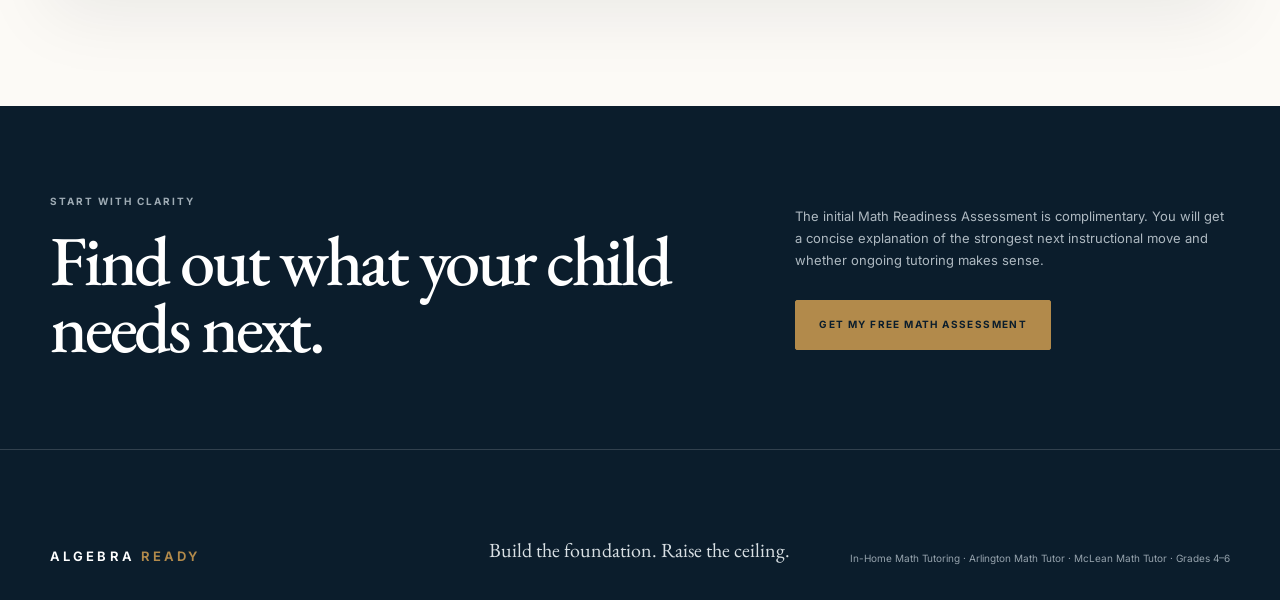
==== commit df62c852: "Link core pages to in-home tutoring service" ====
--- a/about-matthew-mcspadden.html
+++ b/about-matthew-mcspadden.html
@@ -38,7 +38,7 @@
       <div class="shell header-inner">
         <a class="wordmark" href="index.html#top" aria-label="Algebra Ready home"><span>ALGEBRA</span> <em>READY</em></a>
         <nav class="desktop-nav" aria-label="Primary navigation">
-          <a href="index.html#tutoring">Tutoring</a><a href="case-studies.html">Results</a><a href="arlington-math-tutor.html">Arlington</a><a href="mclean-math-tutor.html">McLean</a>
+          <a href="in-home-math-tutoring.html">Tutoring</a><a href="case-studies.html">Results</a><a href="arlington-math-tutor.html">Arlington</a><a href="mclean-math-tutor.html">McLean</a>
         </nav>
         <a class="header-cta" href="index.html#review">Get the free assessment</a>
       </div>
@@ -78,6 +78,6 @@
         </div>
       </section>
     </main>
-    <footer class="site-footer"><div class="shell footer-inner"><a class="wordmark footer-wordmark" href="index.html#top" aria-label="Algebra Ready home"><span>ALGEBRA</span> <em>READY</em></a><p>Build the foundation. Raise the ceiling.</p><p><a href="arlington-math-tutor.html">Arlington Math Tutor</a> · <a href="mclean-math-tutor.html">McLean Math Tutor</a> · Grades 4–6</p></div></footer>
+    <footer class="site-footer"><div class="shell footer-inner"><a class="wordmark footer-wordmark" href="index.html#top" aria-label="Algebra Ready home"><span>ALGEBRA</span> <em>READY</em></a><p>Build the foundation. Raise the ceiling.</p><p><a href="in-home-math-tutoring.html">In-Home Math Tutoring</a> · <a href="arlington-math-tutor.html">Arlington Math Tutor</a> · <a href="mclean-math-tutor.html">McLean Math Tutor</a> · Grades 4–6</p></div></footer>
   </body>
 </html>
--- a/styles.css
+++ b/styles.css
@@ -2791,3 +2791,15 @@
     padding-right: 20px;
   }
 }
+
+
+.footer-inner p a {
+  color: inherit;
+  text-decoration: none;
+}
+
+.footer-inner p a:hover,
+.footer-inner p a:focus-visible {
+  color: white;
+  text-decoration: underline;
+}
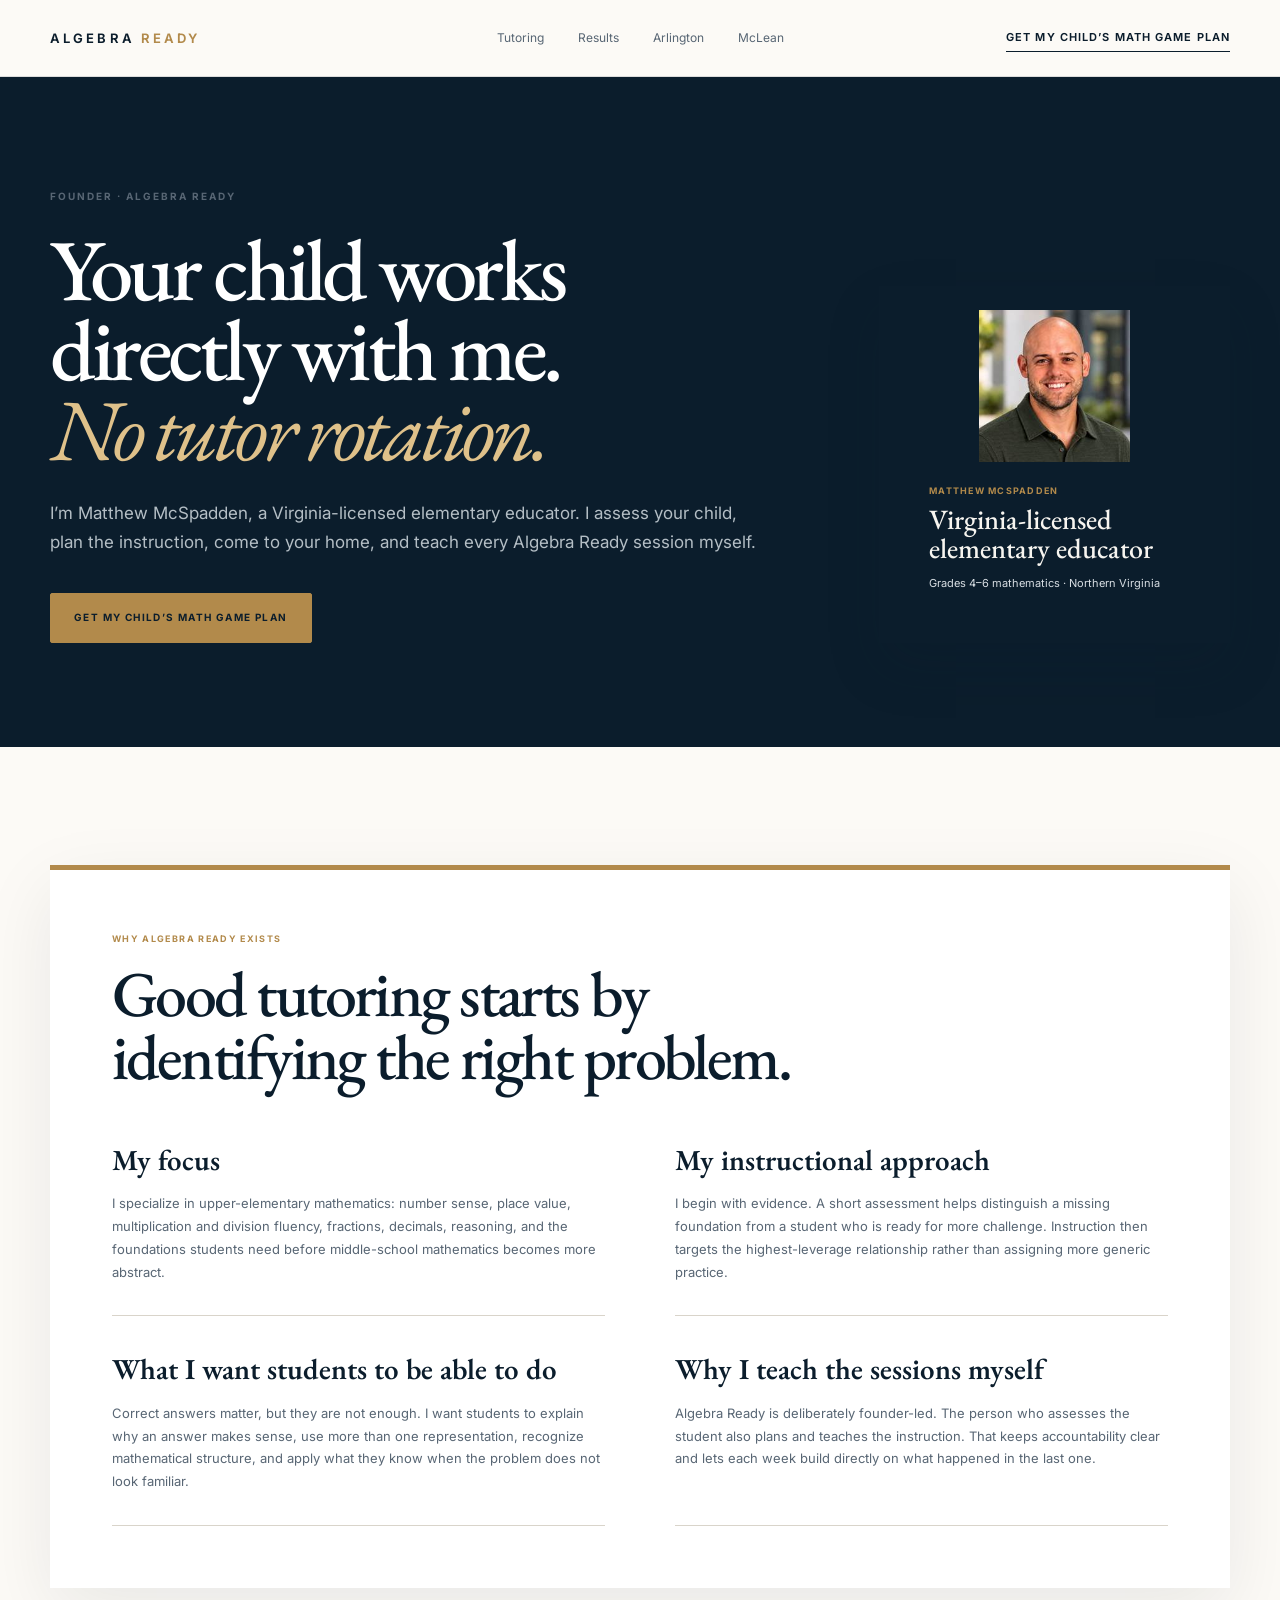
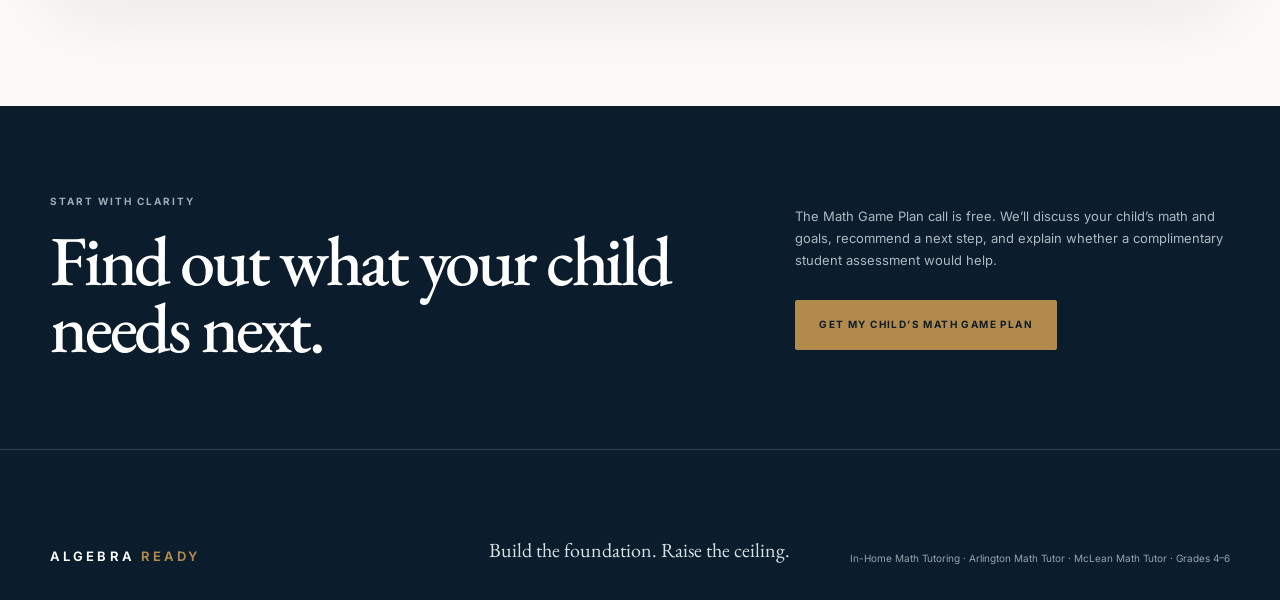
==== commit 18b3a896: "Unify website around the free Math Game Plan call" ====
--- a/about-matthew-mcspadden.html
+++ b/about-matthew-mcspadden.html
@@ -40,7 +40,7 @@
         <nav class="desktop-nav" aria-label="Primary navigation">
           <a href="in-home-math-tutoring.html">Tutoring</a><a href="case-studies.html">Results</a><a href="arlington-math-tutor.html">Arlington</a><a href="mclean-math-tutor.html">McLean</a>
         </nav>
-        <a class="header-cta" href="index.html#review">Get the free assessment</a>
+        <a class="header-cta" href="index.html#review">Get My Child’s Math Game Plan</a>
       </div>
     </header>
     <main id="main">
@@ -50,7 +50,7 @@
             <p class="eyebrow">Founder · Algebra Ready</p>
             <h1>Your child works directly with me.<em>No tutor rotation.</em></h1>
             <p class="case-study-hero-lead">I’m Matthew McSpadden, a Virginia-licensed elementary educator. I assess your child, plan the instruction, come to your home, and teach every Algebra Ready session myself.</p>
-            <div class="hero-actions"><a class="button button-gold" href="index.html#review">Get My Free Math Assessment</a></div>
+            <div class="hero-actions"><a class="button button-gold" href="index.html#review">Get My Child’s Math Game Plan</a></div>
           </div>
           <aside class="readiness-card hero-profile-card" aria-label="Matthew McSpadden">
             <img class="hero-portrait" src="assets/matthew-headshot.jpg" alt="Matthew McSpadden, founder of Algebra Ready" width="240" height="240" loading="eager" decoding="async" />
@@ -74,7 +74,7 @@
       <section class="case-study-cta">
         <div class="shell case-study-cta-layout">
           <div><p class="section-index light">Start with clarity</p><h2>Find out what your child needs next.</h2></div>
-          <div><p>The initial Math Readiness Assessment is complimentary. You will get a concise explanation of the strongest next instructional move and whether ongoing tutoring makes sense.</p><a class="button button-gold" href="index.html#review">Get My Free Math Assessment</a></div>
+          <div><p>The Math Game Plan call is free. We’ll discuss your child’s math and goals, recommend a next step, and explain whether a complimentary student assessment would help.</p><a class="button button-gold" href="index.html#review">Get My Child’s Math Game Plan</a></div>
         </div>
       </section>
     </main>
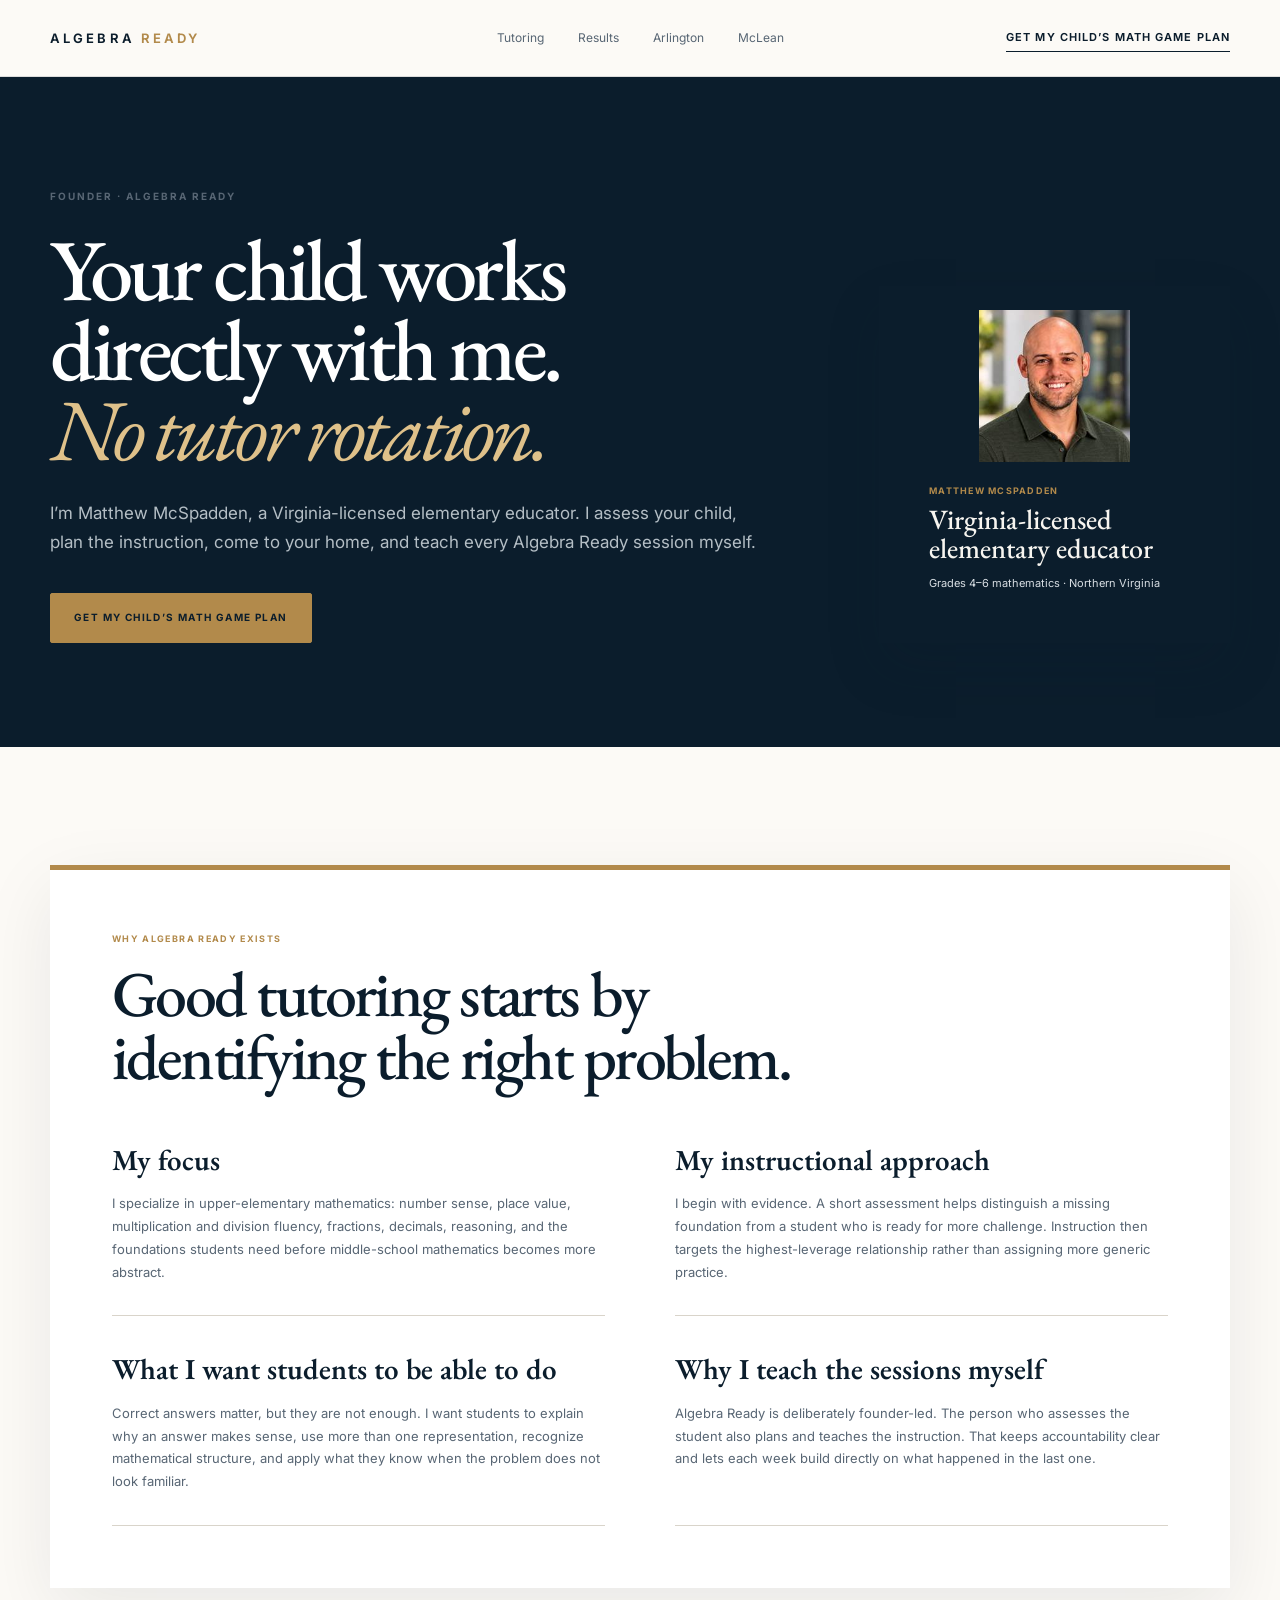
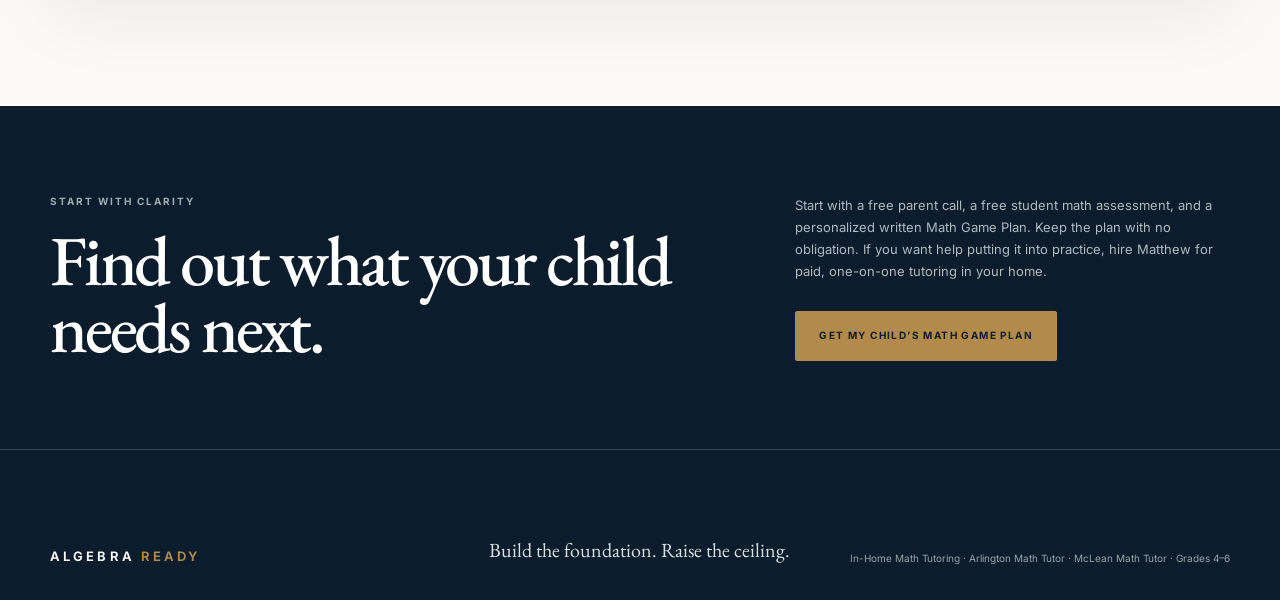
==== commit b3805693: "Include free call, assessment and written Math Game Plan; clarify optional paid implementation" ====
--- a/about-matthew-mcspadden.html
+++ b/about-matthew-mcspadden.html
@@ -74,7 +74,7 @@
       <section class="case-study-cta">
         <div class="shell case-study-cta-layout">
           <div><p class="section-index light">Start with clarity</p><h2>Find out what your child needs next.</h2></div>
-          <div><p>The Math Game Plan call is free. We’ll discuss your child’s math and goals, recommend a next step, and explain whether a complimentary student assessment would help.</p><a class="button button-gold" href="index.html#review">Get My Child’s Math Game Plan</a></div>
+          <div><p>Start with a free parent call, a free student math assessment, and a personalized written Math Game Plan. Keep the plan with no obligation. If you want help putting it into practice, hire Matthew for paid, one-on-one tutoring in your home.</p><a class="button button-gold" href="index.html#review">Get My Child’s Math Game Plan</a></div>
         </div>
       </section>
     </main>
